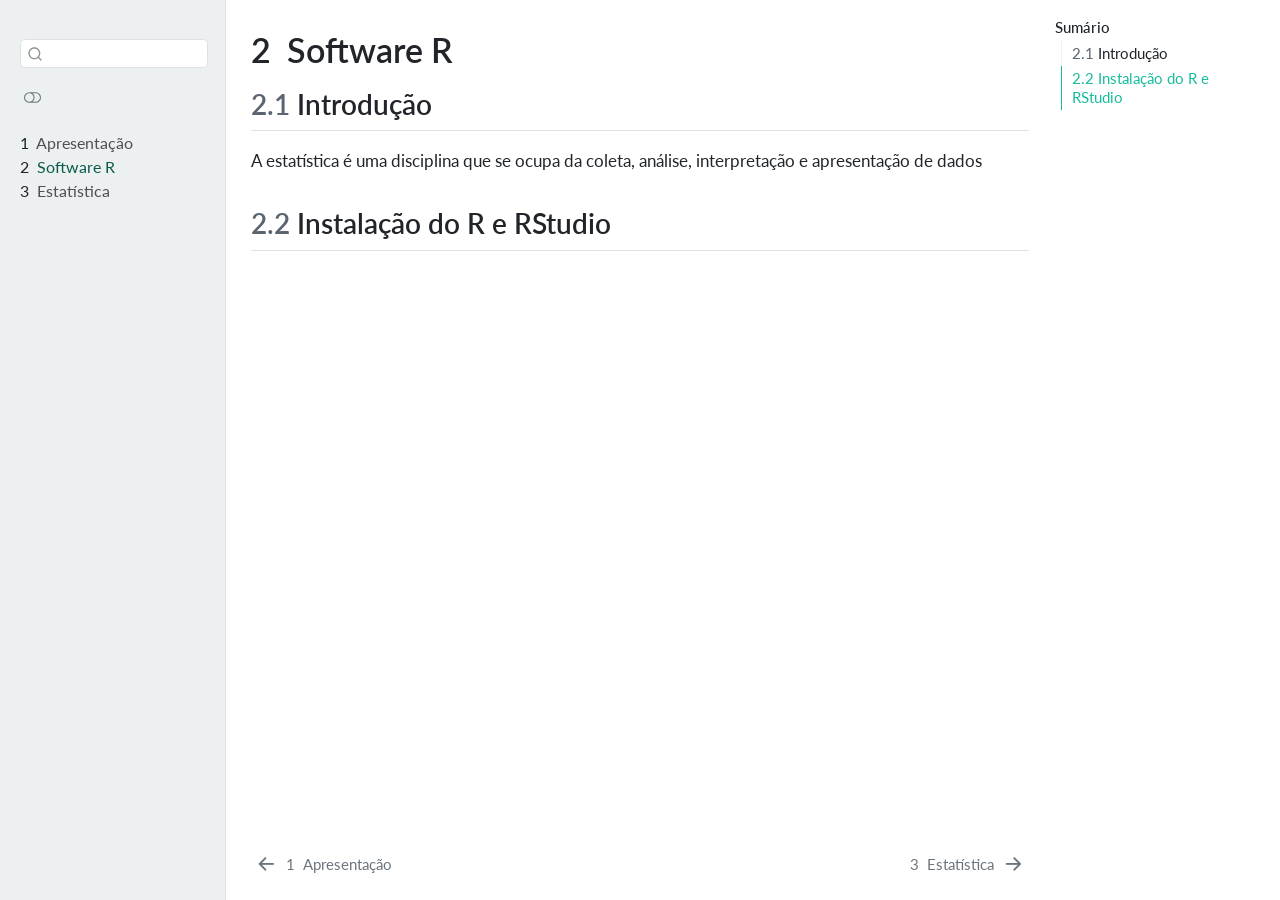
==== docs/capitulo1.html @ be247bbe "Add files via upload" ====
<!DOCTYPE html>
<html xmlns="http://www.w3.org/1999/xhtml" lang="en" xml:lang="en"><head>

<meta charset="utf-8">
<meta name="generator" content="quarto-1.10.18">

<meta name="viewport" content="width=device-width, initial-scale=1.0, user-scalable=yes">


<title>2&nbsp; Software R</title>
<style>
/* Default styles provided by pandoc.
** See https://pandoc.org/MANUAL.html#variables-for-html for config info.
*/
span.smallcaps{font-variant: small-caps;}
div.columns{display: flex; gap: 1.5em;}
div.column{flex: auto;}
@media screen {
div.columns{gap: min(4vw, 1.5em);}
div.column{overflow-x: auto;}
}
div.hanging-indent{margin-left: 1.5em; text-indent: -1.5em;}
ul.task-list{list-style: none;}
ul.task-list li input[type="checkbox"] {
  width: 0.8em;
  margin: 0 0.8em 0.2em -1em; /* quarto-specific, see https://github.com/quarto-dev/quarto-cli/issues/4556 */ 
  vertical-align: middle;
}
</style>


<script src="site_libs/quarto-nav/quarto-nav.js"></script>
<script src="site_libs/quarto-nav/headroom.min.js"></script>
<script src="site_libs/clipboard/clipboard.min.js"></script>
<script src="site_libs/quarto-search/autocomplete.umd.js"></script>
<script src="site_libs/quarto-search/fuse.min.js"></script>
<script src="site_libs/quarto-search/quarto-search.js"></script>
<meta name="quarto:offset" content="./">
<link href="./capitulo2.html" rel="next">
<link href="./index.html" rel="prev">
<script src="site_libs/quarto-html/quarto.js" type="module"></script>
<script src="site_libs/quarto-html/tabsets/tabsets.js" type="module"></script>
<script src="site_libs/quarto-html/popper.min.js"></script>
<script src="site_libs/quarto-html/tippy.umd.min.js"></script>
<script src="site_libs/quarto-html/anchor.min.js"></script>
<link href="site_libs/quarto-html/tippy.css" rel="stylesheet">
<link href="site_libs/quarto-html/quarto-syntax-highlighting-64a204ab8560d761af7679ceaba22944.css" rel="stylesheet" class="quarto-color-scheme" id="quarto-text-highlighting-styles">
<link href="site_libs/quarto-html/quarto-syntax-highlighting-dark-b85bc7c33db8c58e0ec93c3465666fed.css" rel="stylesheet" class="quarto-color-scheme quarto-color-alternate" id="quarto-text-highlighting-styles">
<link href="site_libs/quarto-html/quarto-syntax-highlighting-64a204ab8560d761af7679ceaba22944.css" rel="stylesheet" class="quarto-color-scheme-extra" id="quarto-text-highlighting-styles">
<script src="site_libs/bootstrap/bootstrap.min.js"></script>
<link href="site_libs/bootstrap/bootstrap-icons.css" rel="stylesheet">
<link href="site_libs/bootstrap/bootstrap-071f2cfab2509698780004be9a3705a4.min.css" rel="stylesheet" append-hash="true" class="quarto-color-scheme" id="quarto-bootstrap" data-mode="light">
<link href="site_libs/bootstrap/bootstrap-dark-28465b6b87aa4d4b3ae6852c24e7e3ea.min.css" rel="stylesheet" append-hash="true" class="quarto-color-scheme quarto-color-alternate" id="quarto-bootstrap" data-mode="dark">
<link href="site_libs/bootstrap/bootstrap-071f2cfab2509698780004be9a3705a4.min.css" rel="stylesheet" append-hash="true" class="quarto-color-scheme-extra" id="quarto-bootstrap" data-mode="light">
<script id="quarto-search-options" type="application/json">{
  "location": "sidebar",
  "copy-button": false,
  "collapse-after": 3,
  "panel-placement": "start",
  "type": "textbox",
  "limit": 50,
  "keyboard-shortcut": [
    "f",
    "/",
    "s"
  ],
  "show-item-context": false,
  "language": {
    "search-no-results-text": "No results",
    "search-matching-documents-text": "matching documents",
    "search-copy-link-title": "Copy link to search",
    "search-hide-matches-text": "Hide additional matches",
    "search-more-match-text": "more match in this document",
    "search-more-matches-text": "more matches in this document",
    "search-clear-button-title": "Clear",
    "search-text-placeholder": "",
    "search-detached-cancel-button-title": "Cancel",
    "search-submit-button-title": "Submit",
    "search-label": "Search"
  }
}</script>


</head>

<body class="nav-sidebar docked quarto-light"><script id="quarto-html-before-body" type="application/javascript">
    const toggleBodyColorMode = (bsSheetEl) => {
      const mode = bsSheetEl.getAttribute("data-mode");
      const bodyEl = window.document.querySelector("body");
      if (mode === "dark") {
        bodyEl.classList.add("quarto-dark");
        bodyEl.classList.remove("quarto-light");
      } else {
        bodyEl.classList.add("quarto-light");
        bodyEl.classList.remove("quarto-dark");
      }
    }
    const toggleBodyColorPrimary = () => {
      const bsSheetEl = window.document.querySelector("link#quarto-bootstrap:not([rel=disabled-stylesheet])");
      if (bsSheetEl) {
        toggleBodyColorMode(bsSheetEl);
      }
    }
    const setColorSchemeToggle = (alternate) => {
      const toggles = window.document.querySelectorAll('.quarto-color-scheme-toggle');
      for (let i=0; i < toggles.length; i++) {
        const toggle = toggles[i];
        if (toggle) {
          if (alternate) {
            toggle.classList.add("alternate");
          } else {
            toggle.classList.remove("alternate");
          }
        }
      }
    };
    const toggleColorMode = (alternate) => {
      // Switch the stylesheets
      const primaryStylesheets = window.document.querySelectorAll('link.quarto-color-scheme:not(.quarto-color-alternate)');
      const alternateStylesheets = window.document.querySelectorAll('link.quarto-color-scheme.quarto-color-alternate');
      manageTransitions('#quarto-margin-sidebar .nav-link', false);
      if (alternate) {
        // note: dark is layered on light, we don't disable primary!
        enableStylesheet(alternateStylesheets);
        for (const sheetNode of alternateStylesheets) {
          if (sheetNode.id === "quarto-bootstrap") {
            toggleBodyColorMode(sheetNode);
          }
        }
      } else {
        disableStylesheet(alternateStylesheets);
        enableStylesheet(primaryStylesheets)
        toggleBodyColorPrimary();
      }
      manageTransitions('#quarto-margin-sidebar .nav-link', true);
      // Switch the toggles
      setColorSchemeToggle(alternate)
      // Hack to workaround the fact that safari doesn't
      // properly recolor the scrollbar when toggling (#1455)
      if (navigator.userAgent.indexOf('Safari') > 0 && navigator.userAgent.indexOf('Chrome') == -1) {
        manageTransitions("body", false);
        window.scrollTo(0, 1);
        setTimeout(() => {
          window.scrollTo(0, 0);
          manageTransitions("body", true);
        }, 40);
      }
    }
    const disableStylesheet = (stylesheets) => {
      for (let i=0; i < stylesheets.length; i++) {
        const stylesheet = stylesheets[i];
        stylesheet.rel = 'disabled-stylesheet';
      }
    }
    const enableStylesheet = (stylesheets) => {
      for (let i=0; i < stylesheets.length; i++) {
        const stylesheet = stylesheets[i];
        if(stylesheet.rel !== 'stylesheet') { // for Chrome, which will still FOUC without this check
          stylesheet.rel = 'stylesheet';
        }
      }
    }
    const manageTransitions = (selector, allowTransitions) => {
      const els = window.document.querySelectorAll(selector);
      for (let i=0; i < els.length; i++) {
        const el = els[i];
        if (allowTransitions) {
          el.classList.remove('notransition');
        } else {
          el.classList.add('notransition');
        }
      }
    }
    const isFileUrl = () => {
      return window.location.protocol === 'file:';
    }
    const hasAlternateSentinel = () => {
      let styleSentinel = getColorSchemeSentinel();
      if (styleSentinel !== null) {
        return styleSentinel === "alternate";
      } else {
        return false;
      }
    }
    const setStyleSentinel = (alternate) => {
      const value = alternate ? "alternate" : "default";
      if (!isFileUrl()) {
        window.localStorage.setItem("quarto-color-scheme", value);
      } else {
        localAlternateSentinel = value;
      }
    }
    const getColorSchemeSentinel = () => {
      if (!isFileUrl()) {
        const storageValue = window.localStorage.getItem("quarto-color-scheme");
        return storageValue != null ? storageValue : localAlternateSentinel;
      } else {
        return localAlternateSentinel;
      }
    }
    const toggleGiscusIfUsed = (isAlternate, darkModeDefault) => {
      const baseTheme = document.querySelector('#giscus-base-theme')?.value ?? 'light';
      const alternateTheme = document.querySelector('#giscus-alt-theme')?.value ?? 'dark';
      let newTheme = '';
      if(authorPrefersDark) {
        newTheme = isAlternate ? baseTheme : alternateTheme;
      } else {
        newTheme = isAlternate ? alternateTheme : baseTheme;
      }
      const changeGiscusTheme = () => {
        // From: https://github.com/giscus/giscus/issues/336
        const sendMessage = (message) => {
          const iframe = document.querySelector('iframe.giscus-frame');
          if (!iframe) return;
          iframe.contentWindow.postMessage({ giscus: message }, 'https://giscus.app');
        }
        sendMessage({
          setConfig: {
            theme: newTheme
          }
        });
      }
      const isGiscussLoaded = window.document.querySelector('iframe.giscus-frame') !== null;
      if (isGiscussLoaded) {
        changeGiscusTheme();
      }
    };
    const authorPrefersDark = false;
    const darkModeDefault = authorPrefersDark;
      document.querySelector('link#quarto-text-highlighting-styles.quarto-color-scheme-extra').rel = 'disabled-stylesheet';
      document.querySelector('link#quarto-bootstrap.quarto-color-scheme-extra').rel = 'disabled-stylesheet';
    let localAlternateSentinel = darkModeDefault ? 'alternate' : 'default';
    // Dark / light mode switch
    window.quartoToggleColorScheme = () => {
      // Read the current dark / light value
      let toAlternate = !hasAlternateSentinel();
      toggleColorMode(toAlternate);
      setStyleSentinel(toAlternate);
      toggleGiscusIfUsed(toAlternate, darkModeDefault);
      window.dispatchEvent(new Event('resize'));
    };
    // Switch to dark mode if need be
    if (hasAlternateSentinel()) {
      toggleColorMode(true);
    } else {
      toggleColorMode(false);
    }
  </script>

<div id="quarto-search-results"></div>
  <header id="quarto-header" class="headroom fixed-top">
  <nav class="quarto-secondary-nav">
    <div class="container-fluid d-flex">
      <button type="button" class="quarto-btn-toggle btn" data-bs-toggle="collapse" role="button" data-bs-target=".quarto-sidebar-collapse-item" aria-controls="quarto-sidebar" aria-expanded="false" aria-label="Toggle sidebar navigation" onclick="if (window.quartoToggleHeadroom) { window.quartoToggleHeadroom(); }">
        <i class="bi bi-layout-text-sidebar-reverse"></i>
      </button>
        <nav class="quarto-page-breadcrumbs" aria-label="breadcrumb"><ol class="breadcrumb"><li class="breadcrumb-item"><a href="./capitulo1.html"><span class="chapter-number">2</span>&nbsp; <span class="chapter-title">Software R</span></a></li></ol></nav>
        <a class="flex-grow-1" role="navigation" data-bs-toggle="collapse" data-bs-target=".quarto-sidebar-collapse-item" aria-controls="quarto-sidebar" aria-expanded="false" aria-label="Toggle sidebar navigation" onclick="if (window.quartoToggleHeadroom) { window.quartoToggleHeadroom(); }">      
        </a>
      <button type="button" class="btn quarto-search-button" aria-label="Search" onclick="window.quartoOpenSearch();">
        <i class="bi bi-search"></i>
      </button>
    </div>
  </nav>
</header>
<!-- content -->
<div id="quarto-content" class="quarto-container page-columns page-rows-contents page-layout-article">
<!-- sidebar -->
  <nav id="quarto-sidebar" class="sidebar collapse collapse-horizontal quarto-sidebar-collapse-item sidebar-navigation docked overflow-auto">
        <div class="mt-2 flex-shrink-0 align-items-center">
        <div class="sidebar-search">
        <div id="quarto-search" class="" title="Search"></div>
        </div>
        </div>
        <div class="sidebar-tools-collapse">
  <a href="" class="quarto-color-scheme-toggle quarto-navigation-tool  px-1" onclick="window.quartoToggleColorScheme(); return false;" title="Toggle dark mode"><i class="bi"></i></a>
</div>
    <div class="sidebar-menu-container"> 
    <ul class="list-unstyled mt-1">
        <li class="sidebar-item">
  <div class="sidebar-item-container"> 
  <a href="./index.html" class="sidebar-item-text sidebar-link">
 <span class="menu-text"><span class="chapter-number">1</span>&nbsp; <span class="chapter-title">Apresentação</span></span></a>
  </div>
</li>
        <li class="sidebar-item">
  <div class="sidebar-item-container"> 
  <a href="./capitulo1.html" class="sidebar-item-text sidebar-link active">
 <span class="menu-text"><span class="chapter-number">2</span>&nbsp; <span class="chapter-title">Software R</span></span></a>
  </div>
</li>
        <li class="sidebar-item">
  <div class="sidebar-item-container"> 
  <a href="./capitulo2.html" class="sidebar-item-text sidebar-link">
 <span class="menu-text"><span class="chapter-number">3</span>&nbsp; <span class="chapter-title">Estatística</span></span></a>
  </div>
</li>
    </ul>
    </div>
</nav>
<div id="quarto-sidebar-glass" class="quarto-sidebar-collapse-item" data-bs-toggle="collapse" data-bs-target=".quarto-sidebar-collapse-item"></div>
<!-- margin-sidebar -->
    <div id="quarto-margin-sidebar" class="sidebar margin-sidebar">
        <nav id="TOC" role="doc-toc" class="toc-active">
    <h2 id="toc-title">Sumário</h2>
   
  <ul>
  <li><a href="#introdução" id="toc-introdução" class="nav-link active" data-scroll-target="#introdução"><span class="header-section-number">2.1</span> Introdução</a></li>
  <li><a href="#instalação-do-r-e-rstudio" id="toc-instalação-do-r-e-rstudio" class="nav-link" data-scroll-target="#instalação-do-r-e-rstudio"><span class="header-section-number">2.2</span> Instalação do R e RStudio</a></li>
  </ul>
</nav>
    </div>
<!-- main -->
<main class="content" id="quarto-document-content">


<header id="title-block-header" class="quarto-title-block default">
<div class="quarto-title">
<h1 class="title"><span class="chapter-number">2</span>&nbsp; <span class="chapter-title">Software R</span></h1>
</div>



<div class="quarto-title-meta">

    
  
    
  </div>
  


</header>


<section id="introdução" class="level2" data-number="2.1">
<h2 data-number="2.1" class="anchored" data-anchor-id="introdução"><span class="header-section-number">2.1</span> Introdução</h2>
<p>A estatística é uma disciplina que se ocupa da coleta, análise, interpretação e apresentação de dados</p>
</section>
<section id="instalação-do-r-e-rstudio" class="level2" data-number="2.2">
<h2 data-number="2.2" class="anchored" data-anchor-id="instalação-do-r-e-rstudio"><span class="header-section-number">2.2</span> Instalação do R e RStudio</h2>


</section>

</main> <!-- /main -->
<script id="quarto-html-after-body" type="application/javascript">
  window.document.addEventListener("DOMContentLoaded", function (event) {
    // Ensure there is a toggle, if there isn't float one in the top right
    if (window.document.querySelector('.quarto-color-scheme-toggle') === null) {
      const a = window.document.createElement('a');
      a.classList.add('top-right');
      a.classList.add('quarto-color-scheme-toggle');
      a.href = "";
      a.onclick = function() { try { window.quartoToggleColorScheme(); } catch {} return false; };
      const i = window.document.createElement("i");
      i.classList.add('bi');
      a.appendChild(i);
      window.document.body.appendChild(a);
    }
    setColorSchemeToggle(hasAlternateSentinel())
    const icon = "";
    const anchorJS = new window.AnchorJS();
    anchorJS.options = {
      placement: 'right',
      icon: icon
    };
    anchorJS.add('.anchored');
    const isCodeAnnotation = (el) => {
      for (const clz of el.classList) {
        if (clz.startsWith('code-annotation-')) {                     
          return true;
        }
      }
      return false;
    }
    const onCopySuccess = function(e) {
      // button target
      const button = e.trigger;
      // don't keep focus
      button.blur();
      // flash "checked"
      button.classList.add('code-copy-button-checked');
      var currentTitle = button.getAttribute("title");
      button.setAttribute("title", "Copied!");
      let tooltip;
      if (window.bootstrap) {
        button.setAttribute("data-bs-toggle", "tooltip");
        button.setAttribute("data-bs-placement", "left");
        button.setAttribute("data-bs-title", "Copied!");
        tooltip = new bootstrap.Tooltip(button, 
          { trigger: "manual", 
            customClass: "code-copy-button-tooltip",
            offset: [0, -8]});
        tooltip.show();    
      }
      setTimeout(function() {
        if (tooltip) {
          tooltip.hide();
          button.removeAttribute("data-bs-title");
          button.removeAttribute("data-bs-toggle");
          button.removeAttribute("data-bs-placement");
        }
        button.setAttribute("title", currentTitle);
        button.classList.remove('code-copy-button-checked');
      }, 1000);
      // clear code selection
      e.clearSelection();
    }
    const getTextToCopy = function(trigger) {
      const outerScaffold = trigger.parentElement.cloneNode(true);
      const codeEl = outerScaffold.querySelector('code');
      for (const childEl of codeEl.children) {
        if (isCodeAnnotation(childEl)) {
          childEl.remove();
        }
      }
      return codeEl.innerText;
    }
    const clipboard = new window.ClipboardJS('.code-copy-button:not([data-in-quarto-modal])', {
      text: getTextToCopy
    });
    clipboard.on('success', onCopySuccess);
    if (window.document.getElementById('quarto-embedded-source-code-modal')) {
      const clipboardModal = new window.ClipboardJS('.code-copy-button[data-in-quarto-modal]', {
        text: getTextToCopy,
        container: window.document.getElementById('quarto-embedded-source-code-modal')
      });
      clipboardModal.on('success', onCopySuccess);
    }
      var localhostRegex = new RegExp(/^(?:http|https):\/\/localhost\:?[0-9]*\//);
      var mailtoRegex = new RegExp(/^mailto:/);
        var filterRegex = new RegExp('/' + window.location.host + '/');
      var isInternal = (href) => {
          return filterRegex.test(href) || localhostRegex.test(href) || mailtoRegex.test(href);
      }
      // Inspect non-navigation links and adorn them if external
     var links = window.document.querySelectorAll('a[href]:not(.nav-link):not(.navbar-brand):not(.toc-action):not(.sidebar-link):not(.sidebar-item-toggle):not(.pagination-link):not(.no-external):not([aria-hidden]):not(.dropdown-item):not(.quarto-navigation-tool):not(.about-link)');
      for (var i=0; i<links.length; i++) {
        const link = links[i];
        if (!isInternal(link.href)) {
          // undo the damage that might have been done by quarto-nav.js in the case of
          // links that we want to consider external
          if (link.dataset.originalHref !== undefined) {
            link.href = link.dataset.originalHref;
          }
        }
      }
    function tippyHover(el, contentFn, onTriggerFn, onUntriggerFn) {
      const config = {
        allowHTML: true,
        maxWidth: 500,
        delay: 100,
        arrow: false,
        appendTo: function(el) {
            return el.parentElement;
        },
        interactive: true,
        interactiveBorder: 10,
        theme: 'quarto',
        placement: 'bottom-start',
      };
      if (contentFn) {
        config.content = contentFn;
      }
      if (onTriggerFn) {
        config.onTrigger = onTriggerFn;
      }
      if (onUntriggerFn) {
        config.onUntrigger = onUntriggerFn;
      }
      window.tippy(el, config); 
    }
    const noterefs = window.document.querySelectorAll('a[role="doc-noteref"]');
    for (var i=0; i<noterefs.length; i++) {
      const ref = noterefs[i];
      tippyHover(ref, function() {
        // use id or data attribute instead here
        let href = ref.getAttribute('data-footnote-href') || ref.getAttribute('href');
        try { href = new URL(href).hash; } catch {}
        const id = href.replace(/^#\/?/, "");
        const note = window.document.getElementById(id);
        if (note) {
          return note.innerHTML;
        } else {
          return "";
        }
      });
    }
    const xrefs = window.document.querySelectorAll('a.quarto-xref');
    const processXRef = (id, note) => {
      // Strip column container classes
      const stripColumnClz = (el) => {
        el.classList.remove("page-full", "page-columns");
        if (el.children) {
          for (const child of el.children) {
            stripColumnClz(child);
          }
        }
      }
      stripColumnClz(note)
      if (id === null || id.startsWith('sec-')) {
        // Special case sections, only their first couple elements
        const container = document.createElement("div");
        if (note.children && note.children.length > 2) {
          container.appendChild(note.children[0].cloneNode(true));
          for (let i = 1; i < note.children.length; i++) {
            const child = note.children[i];
            if (child.tagName === "P" && child.innerText === "") {
              continue;
            } else {
              container.appendChild(child.cloneNode(true));
              break;
            }
          }
          if (window.Quarto?.typesetMath) {
            window.Quarto.typesetMath(container);
          }
          return container.innerHTML
        } else {
          if (window.Quarto?.typesetMath) {
            window.Quarto.typesetMath(note);
          }
          return note.innerHTML;
        }
      } else {
        // Remove any anchor links if they are present
        const anchorLink = note.querySelector('a.anchorjs-link');
        if (anchorLink) {
          anchorLink.remove();
        }
        if (window.Quarto?.typesetMath) {
          window.Quarto.typesetMath(note);
        }
        if (note.classList.contains("callout")) {
          return note.outerHTML;
        } else {
          return note.innerHTML;
        }
      }
    }
    for (var i=0; i<xrefs.length; i++) {
      const xref = xrefs[i];
      tippyHover(xref, undefined, function(instance) {
        instance.disable();
        let url = xref.getAttribute('href');
        let hash = undefined; 
        if (url.startsWith('#')) {
          hash = url;
        } else {
          try { hash = new URL(url).hash; } catch {}
        }
        if (hash) {
          const id = hash.replace(/^#\/?/, "");
          const note = window.document.getElementById(id);
          if (note !== null) {
            try {
              const html = processXRef(id, note.cloneNode(true));
              instance.setContent(html);
            } finally {
              instance.enable();
              instance.show();
            }
          } else {
            // See if we can fetch this
            fetch(url.split('#')[0])
            .then(res => res.text())
            .then(html => {
              const parser = new DOMParser();
              const htmlDoc = parser.parseFromString(html, "text/html");
              const note = htmlDoc.getElementById(id);
              if (note !== null) {
                const html = processXRef(id, note);
                instance.setContent(html);
              } 
            }).finally(() => {
              instance.enable();
              instance.show();
            });
          }
        } else {
          // See if we can fetch a full url (with no hash to target)
          // This is a special case and we should probably do some content thinning / targeting
          fetch(url)
          .then(res => res.text())
          .then(html => {
            const parser = new DOMParser();
            const htmlDoc = parser.parseFromString(html, "text/html");
            const note = htmlDoc.querySelector('main.content');
            if (note !== null) {
              // This should only happen for chapter cross references
              // (since there is no id in the URL)
              // remove the first header
              if (note.children.length > 0 && note.children[0].tagName === "HEADER") {
                note.children[0].remove();
              }
              const html = processXRef(null, note);
              instance.setContent(html);
            } 
          }).finally(() => {
            instance.enable();
            instance.show();
          });
        }
      }, function(instance) {
      });
    }
        let selectedAnnoteEl;
        const selectorForAnnotation = ( cell, annotation) => {
          let cellAttr = 'data-code-cell="' + cell + '"';
          let lineAttr = 'data-code-annotation="' +  annotation + '"';
          const selector = 'span[' + cellAttr + '][' + lineAttr + ']';
          return selector;
        }
        const selectCodeLines = (annoteEl) => {
          const doc = window.document;
          const targetCell = annoteEl.getAttribute("data-target-cell");
          const targetAnnotation = annoteEl.getAttribute("data-target-annotation");
          const annoteSpan = window.document.querySelector(selectorForAnnotation(targetCell, targetAnnotation));
          const lines = annoteSpan.getAttribute("data-code-lines").split(",");
          const lineIds = lines.map((line) => {
            return targetCell + "-" + line;
          })
          let top = null;
          let height = null;
          let parent = null;
          if (lineIds.length > 0) {
              //compute the position of the single el (top and bottom and make a div)
              const el = window.document.getElementById(lineIds[0]);
              top = el.offsetTop;
              height = el.offsetHeight;
              parent = el.parentElement.parentElement;
            if (lineIds.length > 1) {
              const lastEl = window.document.getElementById(lineIds[lineIds.length - 1]);
              const bottom = lastEl.offsetTop + lastEl.offsetHeight;
              height = bottom - top;
            }
            if (top !== null && height !== null && parent !== null) {
              // cook up a div (if necessary) and position it 
              let div = window.document.getElementById("code-annotation-line-highlight");
              if (div === null) {
                div = window.document.createElement("div");
                div.setAttribute("id", "code-annotation-line-highlight");
                div.style.position = 'absolute';
                parent.appendChild(div);
              }
              div.style.top = top - 2 + "px";
              div.style.height = height + 4 + "px";
              div.style.left = 0;
              let gutterDiv = window.document.getElementById("code-annotation-line-highlight-gutter");
              if (gutterDiv === null) {
                gutterDiv = window.document.createElement("div");
                gutterDiv.setAttribute("id", "code-annotation-line-highlight-gutter");
                gutterDiv.style.position = 'absolute';
                const codeCell = window.document.getElementById(targetCell);
                const gutter = codeCell.querySelector('.code-annotation-gutter');
                gutter.appendChild(gutterDiv);
              }
              gutterDiv.style.top = top - 2 + "px";
              gutterDiv.style.height = height + 4 + "px";
            }
            selectedAnnoteEl = annoteEl;
          }
        };
        const unselectCodeLines = () => {
          const elementsIds = ["code-annotation-line-highlight", "code-annotation-line-highlight-gutter"];
          elementsIds.forEach((elId) => {
            const div = window.document.getElementById(elId);
            if (div) {
              div.remove();
            }
          });
          selectedAnnoteEl = undefined;
        };
          // Handle positioning of the toggle
      window.addEventListener(
        "resize",
        throttle(() => {
          elRect = undefined;
          if (selectedAnnoteEl) {
            selectCodeLines(selectedAnnoteEl);
          }
        }, 10)
      );
      function throttle(fn, ms) {
      let throttle = false;
      let timer;
        return (...args) => {
          if(!throttle) { // first call gets through
              fn.apply(this, args);
              throttle = true;
          } else { // all the others get throttled
              if(timer) clearTimeout(timer); // cancel #2
              timer = setTimeout(() => {
                fn.apply(this, args);
                timer = throttle = false;
              }, ms);
          }
        };
      }
        // Attach click handler to the DT
        const annoteDls = window.document.querySelectorAll('dt[data-target-cell]');
        for (const annoteDlNode of annoteDls) {
          annoteDlNode.addEventListener('click', (event) => {
            const clickedEl = event.target;
            if (clickedEl !== selectedAnnoteEl) {
              unselectCodeLines();
              const activeEl = window.document.querySelector('dt[data-target-cell].code-annotation-active');
              if (activeEl) {
                activeEl.classList.remove('code-annotation-active');
              }
              selectCodeLines(clickedEl);
              clickedEl.classList.add('code-annotation-active');
            } else {
              // Unselect the line
              unselectCodeLines();
              clickedEl.classList.remove('code-annotation-active');
            }
          });
        }
    const findCites = (el) => {
      const parentEl = el.parentElement;
      if (parentEl) {
        const cites = parentEl.dataset.cites;
        if (cites) {
          return {
            el,
            cites: cites.split(' ')
          };
        } else {
          return findCites(el.parentElement)
        }
      } else {
        return undefined;
      }
    };
    var bibliorefs = window.document.querySelectorAll('a[role="doc-biblioref"]');
    for (var i=0; i<bibliorefs.length; i++) {
      const ref = bibliorefs[i];
      const citeInfo = findCites(ref);
      if (citeInfo) {
        tippyHover(citeInfo.el, function() {
          var popup = window.document.createElement('div');
          citeInfo.cites.forEach(function(cite) {
            var citeDiv = window.document.createElement('div');
            citeDiv.classList.add('hanging-indent');
            citeDiv.classList.add('csl-entry');
            var biblioDiv = window.document.getElementById('ref-' + cite);
            if (biblioDiv) {
              citeDiv.innerHTML = biblioDiv.innerHTML;
            }
            popup.appendChild(citeDiv);
          });
          return popup.innerHTML;
        });
      }
    }
  });
  </script>
<nav class="page-navigation">
  <div class="nav-page nav-page-previous">
      <a href="./index.html" class="pagination-link" aria-label="Apresentação">
        <i class="bi bi-arrow-left-short"></i> <span class="nav-page-text"><span class="chapter-number">1</span>&nbsp; <span class="chapter-title">Apresentação</span></span>
      </a>          
  </div>
  <div class="nav-page nav-page-next">
      <a href="./capitulo2.html" class="pagination-link" aria-label="Estatística">
        <span class="nav-page-text"><span class="chapter-number">3</span>&nbsp; <span class="chapter-title">Estatística</span></span> <i class="bi bi-arrow-right-short"></i>
      </a>
  </div>
</nav>
</div> <!-- /content -->




</body></html>
---- docs/site_libs/quarto-html/tippy.css ----
.tippy-box[data-animation=fade][data-state=hidden]{opacity:0}[data-tippy-root]{max-width:calc(100vw - 10px)}.tippy-box{position:relative;background-color:#333;color:#fff;border-radius:4px;font-size:14px;line-height:1.4;white-space:normal;outline:0;transition-property:transform,visibility,opacity}.tippy-box[data-placement^=top]>.tippy-arrow{bottom:0}.tippy-box[data-placement^=top]>.tippy-arrow:before{bottom:-7px;left:0;border-width:8px 8px 0;border-top-color:initial;transform-origin:center top}.tippy-box[data-placement^=bottom]>.tippy-arrow{top:0}.tippy-box[data-placement^=bottom]>.tippy-arrow:before{top:-7px;left:0;border-width:0 8px 8px;border-bottom-color:initial;transform-origin:center bottom}.tippy-box[data-placement^=left]>.tippy-arrow{right:0}.tippy-box[data-placement^=left]>.tippy-arrow:before{border-width:8px 0 8px 8px;border-left-color:initial;right:-7px;transform-origin:center left}.tippy-box[data-placement^=right]>.tippy-arrow{left:0}.tippy-box[data-placement^=right]>.tippy-arrow:before{left:-7px;border-width:8px 8px 8px 0;border-right-color:initial;transform-origin:center right}.tippy-box[data-inertia][data-state=visible]{transition-timing-function:cubic-bezier(.54,1.5,.38,1.11)}.tippy-arrow{width:16px;height:16px;color:#333}.tippy-arrow:before{content:"";position:absolute;border-color:transparent;border-style:solid}.tippy-content{position:relative;padding:5px 9px;z-index:1}
---- docs/site_libs/quarto-html/quarto-syntax-highlighting-64a204ab8560d761af7679ceaba22944.css ----
/* quarto syntax highlight colors */
:root {
  --quarto-hl-ot-color: #003B4F;
  --quarto-hl-at-color: #657422;
  --quarto-hl-ss-color: #20794D;
  --quarto-hl-an-color: #5E5E5E;
  --quarto-hl-fu-color: #4758AB;
  --quarto-hl-st-color: #20794D;
  --quarto-hl-cf-color: #003B4F;
  --quarto-hl-op-color: #5E5E5E;
  --quarto-hl-er-color: #AD0000;
  --quarto-hl-bn-color: #AD0000;
  --quarto-hl-al-color: #AD0000;
  --quarto-hl-va-color: #111111;
  --quarto-hl-bu-color: inherit;
  --quarto-hl-ex-color: inherit;
  --quarto-hl-pp-color: #AD0000;
  --quarto-hl-in-color: #5E5E5E;
  --quarto-hl-vs-color: #20794D;
  --quarto-hl-wa-color: #5E5E5E;
  --quarto-hl-do-color: #5E5E5E;
  --quarto-hl-im-color: #00769E;
  --quarto-hl-ch-color: #20794D;
  --quarto-hl-dt-color: #AD0000;
  --quarto-hl-fl-color: #AD0000;
  --quarto-hl-co-color: #5E5E5E;
  --quarto-hl-cv-color: #5E5E5E;
  --quarto-hl-cn-color: #8f5902;
  --quarto-hl-sc-color: #5E5E5E;
  --quarto-hl-dv-color: #AD0000;
  --quarto-hl-kw-color: #003B4F;
}

/* other quarto variables */
:root {
  --quarto-font-monospace: SFMono-Regular, Menlo, Monaco, Consolas, "Liberation Mono", "Courier New", monospace;
}

/* syntax highlight based on Pandoc's rules */
pre > code.sourceCode > span {
  color: #003B4F;
}

code.sourceCode > span {
  color: #003B4F;
}

div.sourceCode,
div.sourceCode pre.sourceCode {
  color: #003B4F;
}

/* Normal */
code span {
  color: #003B4F;
}

/* Alert */
code span.al {
  color: #AD0000;
  font-style: inherit;
}

/* Annotation */
code span.an {
  color: #5E5E5E;
  font-style: inherit;
}

/* Attribute */
code span.at {
  color: #657422;
  font-style: inherit;
}

/* BaseN */
code span.bn {
  color: #AD0000;
  font-style: inherit;
}

/* BuiltIn */
code span.bu {
  font-style: inherit;
}

/* ControlFlow */
code span.cf {
  color: #003B4F;
  font-weight: bold;
  font-style: inherit;
}

/* Char */
code span.ch {
  color: #20794D;
  font-style: inherit;
}

/* Constant */
code span.cn {
  color: #8f5902;
  font-style: inherit;
}

/* Comment */
code span.co {
  color: #5E5E5E;
  font-style: inherit;
}

/* CommentVar */
code span.cv {
  color: #5E5E5E;
  font-style: italic;
}

/* Documentation */
code span.do {
  color: #5E5E5E;
  font-style: italic;
}

/* DataType */
code span.dt {
  color: #AD0000;
  font-style: inherit;
}

/* DecVal */
code span.dv {
  color: #AD0000;
  font-style: inherit;
}

/* Error */
code span.er {
  color: #AD0000;
  font-style: inherit;
}

/* Extension */
code span.ex {
  font-style: inherit;
}

/* Float */
code span.fl {
  color: #AD0000;
  font-style: inherit;
}

/* Function */
code span.fu {
  color: #4758AB;
  font-style: inherit;
}

/* Import */
code span.im {
  color: #00769E;
  font-style: inherit;
}

/* Information */
code span.in {
  color: #5E5E5E;
  font-style: inherit;
}

/* Keyword */
code span.kw {
  color: #003B4F;
  font-weight: bold;
  font-style: inherit;
}

/* Operator */
code span.op {
  color: #5E5E5E;
  font-style: inherit;
}

/* Other */
code span.ot {
  color: #003B4F;
  font-style: inherit;
}

/* Preprocessor */
code span.pp {
  color: #AD0000;
  font-style: inherit;
}

/* SpecialChar */
code span.sc {
  color: #5E5E5E;
  font-style: inherit;
}

/* SpecialString */
code span.ss {
  color: #20794D;
  font-style: inherit;
}

/* String */
code span.st {
  color: #20794D;
  font-style: inherit;
}

/* Variable */
code span.va {
  color: #111111;
  font-style: inherit;
}

/* VerbatimString */
code span.vs {
  color: #20794D;
  font-style: inherit;
}

/* Warning */
code span.wa {
  color: #5E5E5E;
  font-style: italic;
}

.prevent-inlining {
  content: "</";
}

/*# sourceMappingURL=9d8d5bb603a83b8298b89080a598c93b.css.map */
---- docs/site_libs/quarto-html/quarto-syntax-highlighting-dark-b85bc7c33db8c58e0ec93c3465666fed.css ----
/* quarto syntax highlight colors */
:root {
  --quarto-hl-al-color: #f07178;
  --quarto-hl-an-color: #d4d0ab;
  --quarto-hl-at-color: #00e0e0;
  --quarto-hl-bn-color: #d4d0ab;
  --quarto-hl-bu-color: #abe338;
  --quarto-hl-ch-color: #abe338;
  --quarto-hl-co-color: #f8f8f2;
  --quarto-hl-cv-color: #ffd700;
  --quarto-hl-cn-color: #ffd700;
  --quarto-hl-cf-color: #ffa07a;
  --quarto-hl-dt-color: #ffa07a;
  --quarto-hl-dv-color: #d4d0ab;
  --quarto-hl-do-color: #f8f8f2;
  --quarto-hl-er-color: #f07178;
  --quarto-hl-ex-color: #00e0e0;
  --quarto-hl-fl-color: #d4d0ab;
  --quarto-hl-fu-color: #ffa07a;
  --quarto-hl-im-color: #abe338;
  --quarto-hl-in-color: #d4d0ab;
  --quarto-hl-kw-color: #ffa07a;
  --quarto-hl-op-color: #ffa07a;
  --quarto-hl-ot-color: #00e0e0;
  --quarto-hl-pp-color: #dcc6e0;
  --quarto-hl-re-color: #00e0e0;
  --quarto-hl-sc-color: #abe338;
  --quarto-hl-ss-color: #abe338;
  --quarto-hl-st-color: #abe338;
  --quarto-hl-va-color: #00e0e0;
  --quarto-hl-vs-color: #abe338;
  --quarto-hl-wa-color: #dcc6e0;
}

/* other quarto variables */
:root {
  --quarto-font-monospace: SFMono-Regular, Menlo, Monaco, Consolas, "Liberation Mono", "Courier New", monospace;
}

/* syntax highlight based on Pandoc's rules */
pre > code.sourceCode > span {
  color: #f8f8f2;
}

code.sourceCode > span {
  color: #f8f8f2;
}

div.sourceCode,
div.sourceCode pre.sourceCode {
  color: #f8f8f2;
}

/* Normal */
code span {
  color: #f8f8f2;
}

/* Alert */
code span.al {
  color: #f07178;
}

/* Annotation */
code span.an {
  color: #d4d0ab;
}

/* Attribute */
code span.at {
  color: #00e0e0;
}

/* BaseN */
code span.bn {
  color: #d4d0ab;
}

/* BuiltIn */
code span.bu {
  color: #abe338;
}

/* ControlFlow */
code span.cf {
  font-weight: bold;
  color: #ffa07a;
}

/* Char */
code span.ch {
  color: #abe338;
}

/* Constant */
code span.cn {
  color: #ffd700;
}

/* Comment */
code span.co {
  font-style: italic;
  color: #f8f8f2;
}

/* CommentVar */
code span.cv {
  color: #ffd700;
}

/* Documentation */
code span.do {
  color: #f8f8f2;
}

/* DataType */
code span.dt {
  color: #ffa07a;
}

/* DecVal */
code span.dv {
  color: #d4d0ab;
}

/* Error */
code span.er {
  color: #f07178;
  text-decoration: underline;
}

/* Extension */
code span.ex {
  font-weight: bold;
  color: #00e0e0;
}

/* Float */
code span.fl {
  color: #d4d0ab;
}

/* Function */
code span.fu {
  color: #ffa07a;
}

/* Import */
code span.im {
  color: #abe338;
}

/* Information */
code span.in {
  color: #d4d0ab;
}

/* Keyword */
code span.kw {
  font-weight: bold;
  color: #ffa07a;
}

/* Operator */
code span.op {
  color: #ffa07a;
}

/* Other */
code span.ot {
  color: #00e0e0;
}

/* Preprocessor */
code span.pp {
  color: #dcc6e0;
}

/* RegionMarker */
code span.re {
  background-color: #f8f8f2;
  color: #00e0e0;
}

/* SpecialChar */
code span.sc {
  color: #abe338;
}

/* SpecialString */
code span.ss {
  color: #abe338;
}

/* String */
code span.st {
  color: #abe338;
}

/* Variable */
code span.va {
  color: #00e0e0;
}

/* VerbatimString */
code span.vs {
  color: #abe338;
}

/* Warning */
code span.wa {
  color: #dcc6e0;
}

.prevent-inlining {
  content: "</";
}

/*# sourceMappingURL=4ed8f1090dec6531da29ab00902aa718.css.map */
---- docs/site_libs/quarto-html/quarto-syntax-highlighting-64a204ab8560d761af7679ceaba22944.css ----
/* quarto syntax highlight colors */
:root {
  --quarto-hl-ot-color: #003B4F;
  --quarto-hl-at-color: #657422;
  --quarto-hl-ss-color: #20794D;
  --quarto-hl-an-color: #5E5E5E;
  --quarto-hl-fu-color: #4758AB;
  --quarto-hl-st-color: #20794D;
  --quarto-hl-cf-color: #003B4F;
  --quarto-hl-op-color: #5E5E5E;
  --quarto-hl-er-color: #AD0000;
  --quarto-hl-bn-color: #AD0000;
  --quarto-hl-al-color: #AD0000;
  --quarto-hl-va-color: #111111;
  --quarto-hl-bu-color: inherit;
  --quarto-hl-ex-color: inherit;
  --quarto-hl-pp-color: #AD0000;
  --quarto-hl-in-color: #5E5E5E;
  --quarto-hl-vs-color: #20794D;
  --quarto-hl-wa-color: #5E5E5E;
  --quarto-hl-do-color: #5E5E5E;
  --quarto-hl-im-color: #00769E;
  --quarto-hl-ch-color: #20794D;
  --quarto-hl-dt-color: #AD0000;
  --quarto-hl-fl-color: #AD0000;
  --quarto-hl-co-color: #5E5E5E;
  --quarto-hl-cv-color: #5E5E5E;
  --quarto-hl-cn-color: #8f5902;
  --quarto-hl-sc-color: #5E5E5E;
  --quarto-hl-dv-color: #AD0000;
  --quarto-hl-kw-color: #003B4F;
}

/* other quarto variables */
:root {
  --quarto-font-monospace: SFMono-Regular, Menlo, Monaco, Consolas, "Liberation Mono", "Courier New", monospace;
}

/* syntax highlight based on Pandoc's rules */
pre > code.sourceCode > span {
  color: #003B4F;
}

code.sourceCode > span {
  color: #003B4F;
}

div.sourceCode,
div.sourceCode pre.sourceCode {
  color: #003B4F;
}

/* Normal */
code span {
  color: #003B4F;
}

/* Alert */
code span.al {
  color: #AD0000;
  font-style: inherit;
}

/* Annotation */
code span.an {
  color: #5E5E5E;
  font-style: inherit;
}

/* Attribute */
code span.at {
  color: #657422;
  font-style: inherit;
}

/* BaseN */
code span.bn {
  color: #AD0000;
  font-style: inherit;
}

/* BuiltIn */
code span.bu {
  font-style: inherit;
}

/* ControlFlow */
code span.cf {
  color: #003B4F;
  font-weight: bold;
  font-style: inherit;
}

/* Char */
code span.ch {
  color: #20794D;
  font-style: inherit;
}

/* Constant */
code span.cn {
  color: #8f5902;
  font-style: inherit;
}

/* Comment */
code span.co {
  color: #5E5E5E;
  font-style: inherit;
}

/* CommentVar */
code span.cv {
  color: #5E5E5E;
  font-style: italic;
}

/* Documentation */
code span.do {
  color: #5E5E5E;
  font-style: italic;
}

/* DataType */
code span.dt {
  color: #AD0000;
  font-style: inherit;
}

/* DecVal */
code span.dv {
  color: #AD0000;
  font-style: inherit;
}

/* Error */
code span.er {
  color: #AD0000;
  font-style: inherit;
}

/* Extension */
code span.ex {
  font-style: inherit;
}

/* Float */
code span.fl {
  color: #AD0000;
  font-style: inherit;
}

/* Function */
code span.fu {
  color: #4758AB;
  font-style: inherit;
}

/* Import */
code span.im {
  color: #00769E;
  font-style: inherit;
}

/* Information */
code span.in {
  color: #5E5E5E;
  font-style: inherit;
}

/* Keyword */
code span.kw {
  color: #003B4F;
  font-weight: bold;
  font-style: inherit;
}

/* Operator */
code span.op {
  color: #5E5E5E;
  font-style: inherit;
}

/* Other */
code span.ot {
  color: #003B4F;
  font-style: inherit;
}

/* Preprocessor */
code span.pp {
  color: #AD0000;
  font-style: inherit;
}

/* SpecialChar */
code span.sc {
  color: #5E5E5E;
  font-style: inherit;
}

/* SpecialString */
code span.ss {
  color: #20794D;
  font-style: inherit;
}

/* String */
code span.st {
  color: #20794D;
  font-style: inherit;
}

/* Variable */
code span.va {
  color: #111111;
  font-style: inherit;
}

/* VerbatimString */
code span.vs {
  color: #20794D;
  font-style: inherit;
}

/* Warning */
code span.wa {
  color: #5E5E5E;
  font-style: italic;
}

.prevent-inlining {
  content: "</";
}

/*# sourceMappingURL=9d8d5bb603a83b8298b89080a598c93b.css.map */
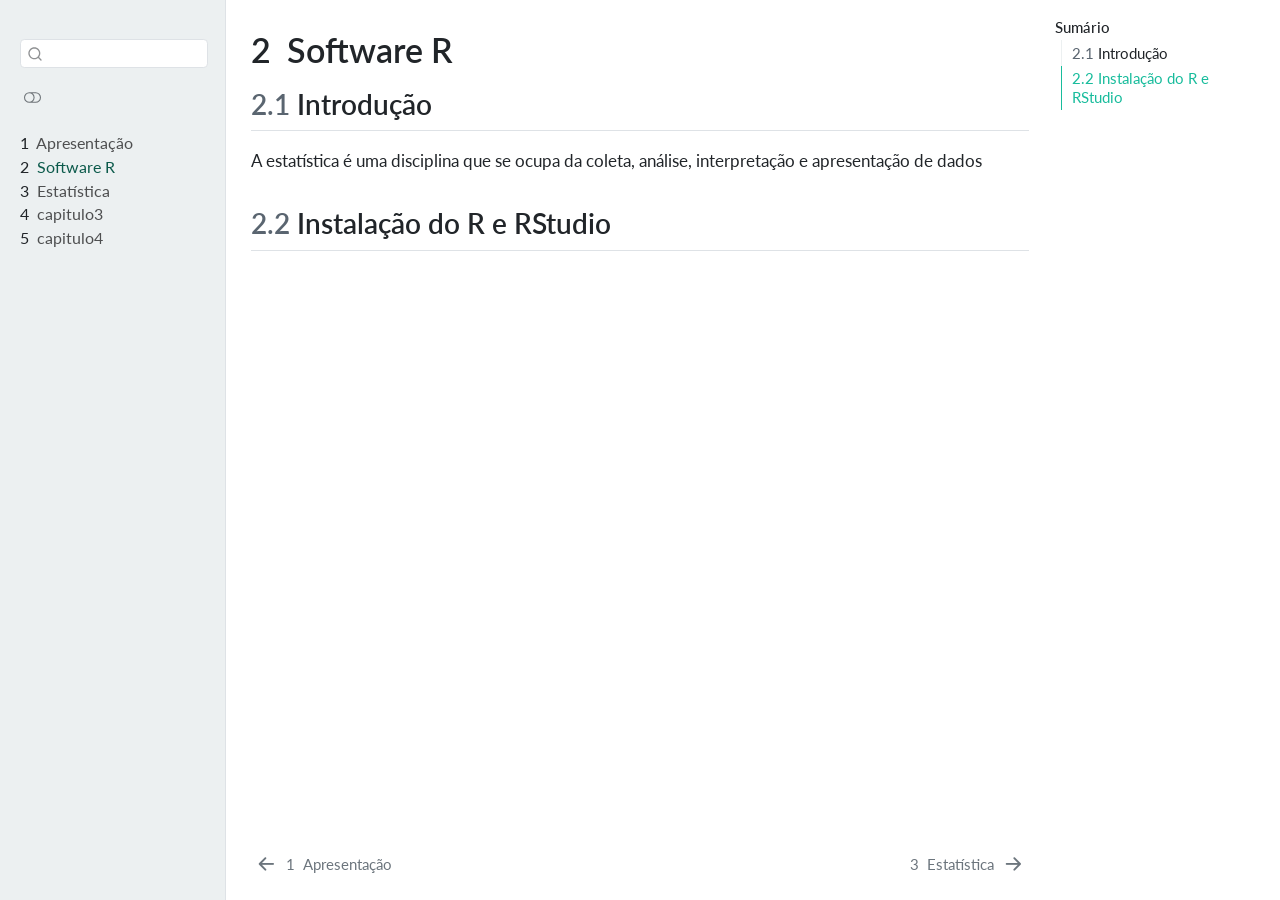
==== commit da983704: "Add files via upload" ====
--- a/docs/capitulo1.html
+++ b/docs/capitulo1.html
@@ -295,6 +295,18 @@
  <span class="menu-text"><span class="chapter-number">3</span>&nbsp; <span class="chapter-title">Estatística</span></span></a>
   </div>
 </li>
+        <li class="sidebar-item">
+  <div class="sidebar-item-container"> 
+  <a href="./capitulo3.html" class="sidebar-item-text sidebar-link">
+ <span class="menu-text"><span class="chapter-number">4</span>&nbsp; <span class="chapter-title">capitulo3</span></span></a>
+  </div>
+</li>
+        <li class="sidebar-item">
+  <div class="sidebar-item-container"> 
+  <a href="./capitulo4.html" class="sidebar-item-text sidebar-link">
+ <span class="menu-text"><span class="chapter-number">5</span>&nbsp; <span class="chapter-title">capitulo4</span></span></a>
+  </div>
+</li>
     </ul>
     </div>
 </nav>
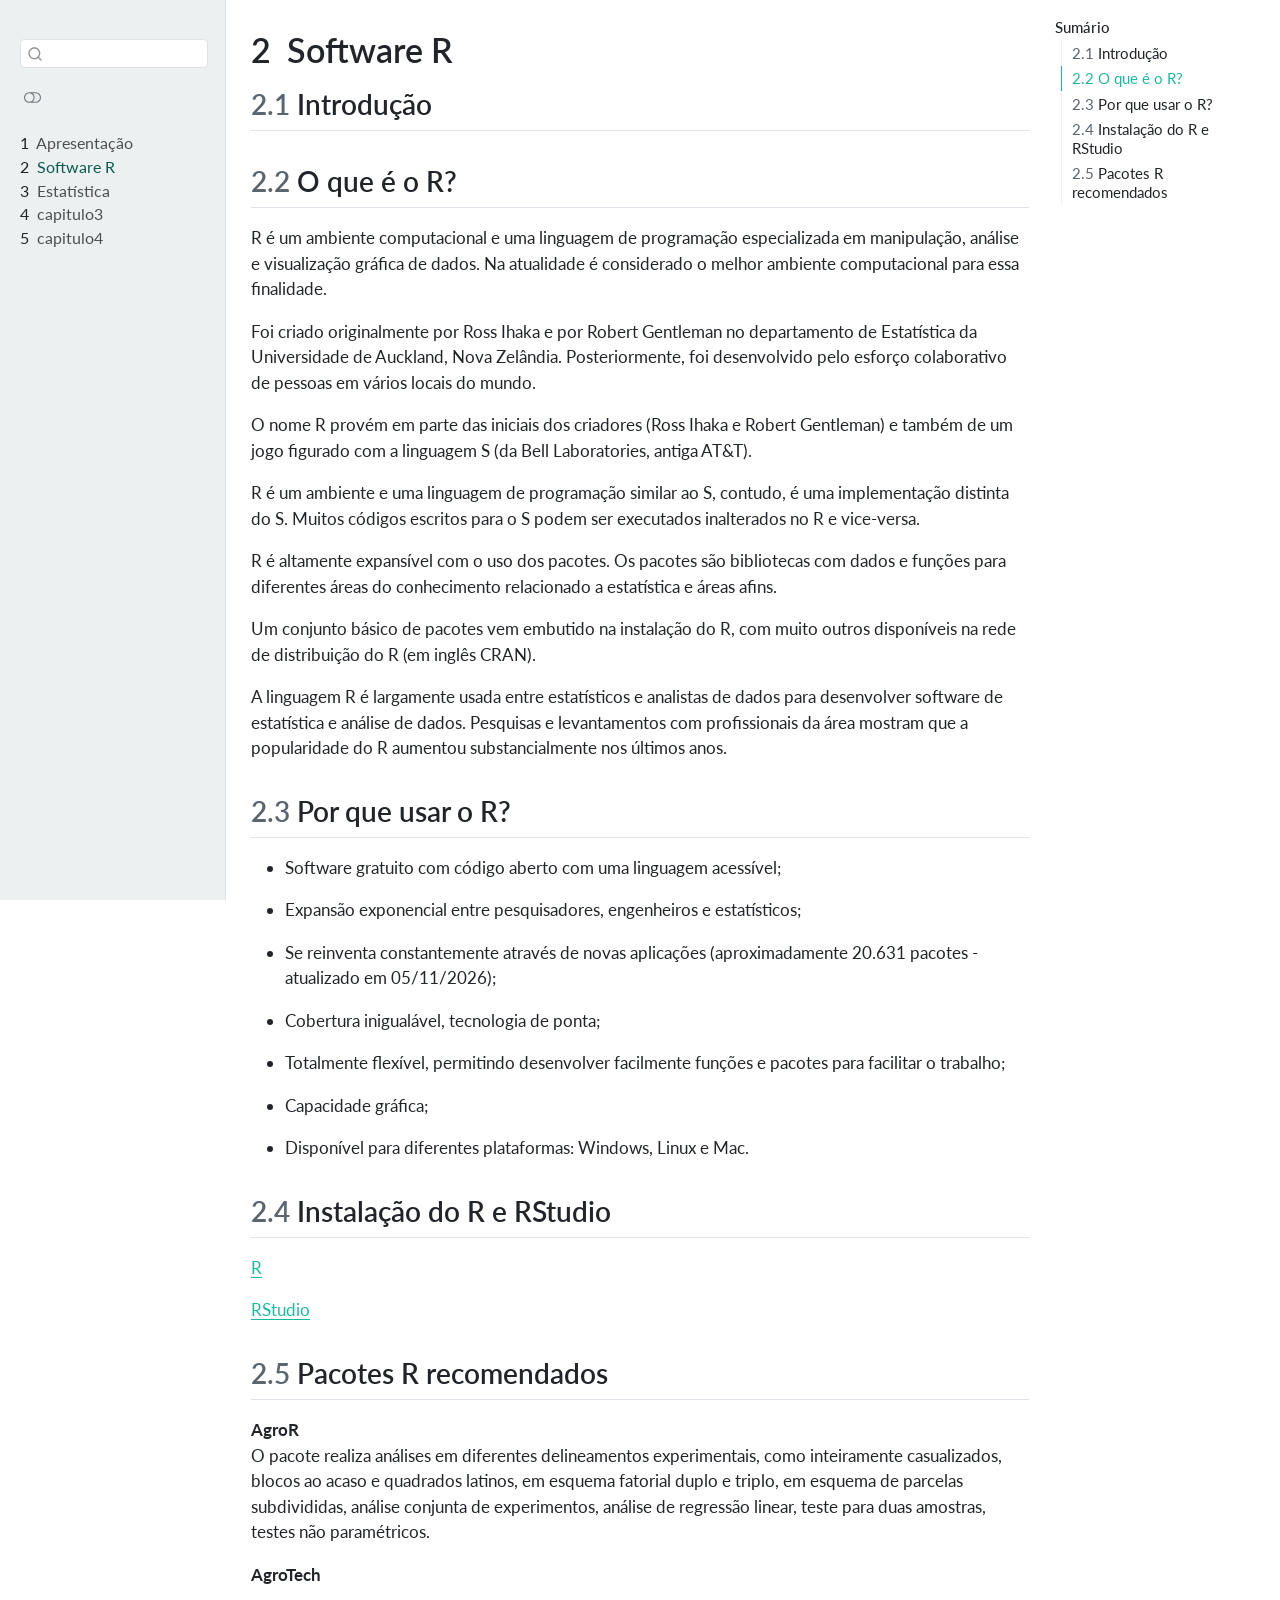
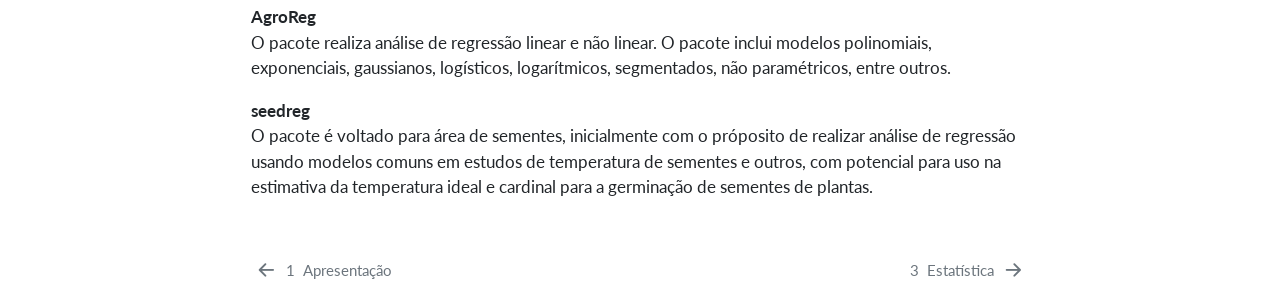
==== commit 3e88313c: "Add files via upload" ====
--- a/docs/capitulo1.html
+++ b/docs/capitulo1.html
@@ -318,7 +318,10 @@
    
   <ul>
   <li><a href="#introdução" id="toc-introdução" class="nav-link active" data-scroll-target="#introdução"><span class="header-section-number">2.1</span> Introdução</a></li>
-  <li><a href="#instalação-do-r-e-rstudio" id="toc-instalação-do-r-e-rstudio" class="nav-link" data-scroll-target="#instalação-do-r-e-rstudio"><span class="header-section-number">2.2</span> Instalação do R e RStudio</a></li>
+  <li><a href="#o-que-é-o-r" id="toc-o-que-é-o-r" class="nav-link" data-scroll-target="#o-que-é-o-r"><span class="header-section-number">2.2</span> O que é o R?</a></li>
+  <li><a href="#por-que-usar-o-r" id="toc-por-que-usar-o-r" class="nav-link" data-scroll-target="#por-que-usar-o-r"><span class="header-section-number">2.3</span> Por que usar o R?</a></li>
+  <li><a href="#instalação-do-r-e-rstudio" id="toc-instalação-do-r-e-rstudio" class="nav-link" data-scroll-target="#instalação-do-r-e-rstudio"><span class="header-section-number">2.4</span> Instalação do R e RStudio</a></li>
+  <li><a href="#pacotes-r-recomendados" id="toc-pacotes-r-recomendados" class="nav-link" data-scroll-target="#pacotes-r-recomendados"><span class="header-section-number">2.5</span> Pacotes R recomendados</a></li>
   </ul>
 </nav>
     </div>
@@ -347,10 +350,46 @@
 
 <section id="introdução" class="level2" data-number="2.1">
 <h2 data-number="2.1" class="anchored" data-anchor-id="introdução"><span class="header-section-number">2.1</span> Introdução</h2>
-<p>A estatística é uma disciplina que se ocupa da coleta, análise, interpretação e apresentação de dados</p>
 </section>
-<section id="instalação-do-r-e-rstudio" class="level2" data-number="2.2">
-<h2 data-number="2.2" class="anchored" data-anchor-id="instalação-do-r-e-rstudio"><span class="header-section-number">2.2</span> Instalação do R e RStudio</h2>
+<section id="o-que-é-o-r" class="level2" data-number="2.2">
+<h2 data-number="2.2" class="anchored" data-anchor-id="o-que-é-o-r"><span class="header-section-number">2.2</span> O que é o R?</h2>
+<p>R é um ambiente computacional e uma linguagem de programação especializada em manipulação, análise e visualização gráfica de dados. Na atualidade é considerado o melhor ambiente computacional para essa finalidade.</p>
+<p>Foi criado originalmente por Ross Ihaka e por Robert Gentleman no departamento de Estatística da Universidade de Auckland, Nova Zelândia. Posteriormente, foi desenvolvido pelo esforço colaborativo de pessoas em vários locais do mundo.</p>
+<p>O nome R provém em parte das iniciais dos criadores (Ross Ihaka e Robert Gentleman) e também de um jogo figurado com a linguagem S (da Bell Laboratories, antiga AT&amp;T).</p>
+<p>R é um ambiente e uma linguagem de programação similar ao S, contudo, é uma implementação distinta do S. Muitos códigos escritos para o S podem ser executados inalterados no R e vice-versa.</p>
+<p>R é altamente expansível com o uso dos pacotes. Os pacotes são bibliotecas com dados e funções para diferentes áreas do conhecimento relacionado a estatística e áreas afins.</p>
+<p>Um conjunto básico de pacotes vem embutido na instalação do R, com muito outros disponíveis na rede de distribuição do R (em inglês CRAN).</p>
+<p>A linguagem R é largamente usada entre estatísticos e analistas de dados para desenvolver software de estatística e análise de dados. Pesquisas e levantamentos com profissionais da área mostram que a popularidade do R aumentou substancialmente nos últimos anos.</p>
+</section>
+<section id="por-que-usar-o-r" class="level2" data-number="2.3">
+<h2 data-number="2.3" class="anchored" data-anchor-id="por-que-usar-o-r"><span class="header-section-number">2.3</span> Por que usar o R?</h2>
+<ul>
+<li><p>Software gratuito com código aberto com uma linguagem acessível;</p></li>
+<li><p>Expansão exponencial entre pesquisadores, engenheiros e estatísticos;</p></li>
+<li><p>Se reinventa constantemente através de novas aplicações (aproximadamente 20.631 pacotes - atualizado em 05/11/2026);</p></li>
+<li><p>Cobertura inigualável, tecnologia de ponta;</p></li>
+<li><p>Totalmente flexível, permitindo desenvolver facilmente funções e pacotes para facilitar o trabalho;</p></li>
+<li><p>Capacidade gráfica;</p></li>
+<li><p>Disponível para diferentes plataformas: Windows, Linux e Mac.</p></li>
+</ul>
+</section>
+<section id="instalação-do-r-e-rstudio" class="level2" data-number="2.4">
+<h2 data-number="2.4" class="anchored" data-anchor-id="instalação-do-r-e-rstudio"><span class="header-section-number">2.4</span> Instalação do R e RStudio</h2>
+<p><a href="https://cran.r-project.org/" target="_blank">R</a></p>
+<p><a href="https://docs.posit.co/ide/user/download.html?_gl=1*15n48s7*_gcl_au*NDg4MzY5NzMuMTc5MzkyODQ2Ng..*_ga*MTEwODMzNzY0My4xNzg3ODQ0Njc2*_ga_G020NYQMP9*czE3OTM5Mjg0NjYkbzgkZzAkdDE3OTM5Mjg0NjYkajYwJGwwJGgw" target="_blank">RStudio</a></p>
+</section>
+<section id="pacotes-r-recomendados" class="level2" data-number="2.5">
+<h2 data-number="2.5" class="anchored" data-anchor-id="pacotes-r-recomendados"><span class="header-section-number">2.5</span> Pacotes R recomendados</h2>
+<p><strong>AgroR</strong><br>
+O pacote realiza análises em diferentes delineamentos experimentais, como inteiramente casualizados, blocos ao acaso e quadrados latinos, em esquema fatorial duplo e triplo, em esquema de parcelas subdivididas, análise conjunta de experimentos, análise de regressão linear, teste para duas amostras, testes não paramétricos.<br>
+</p>
+<p><strong>AgroTech</strong><br>
+</p>
+<p><strong>AgroReg</strong><br>
+O pacote realiza análise de regressão linear e não linear. O pacote inclui modelos polinomiais, exponenciais, gaussianos, logísticos, logarítmicos, segmentados, não paramétricos, entre outros.<br>
+</p>
+<p><strong>seedreg</strong><br>
+O pacote é voltado para área de sementes, inicialmente com o próposito de realizar análise de regressão usando modelos comuns em estudos de temperatura de sementes e outros, com potencial para uso na estimativa da temperatura ideal e cardinal para a germinação de sementes de plantas.</p>
 
 
 </section>
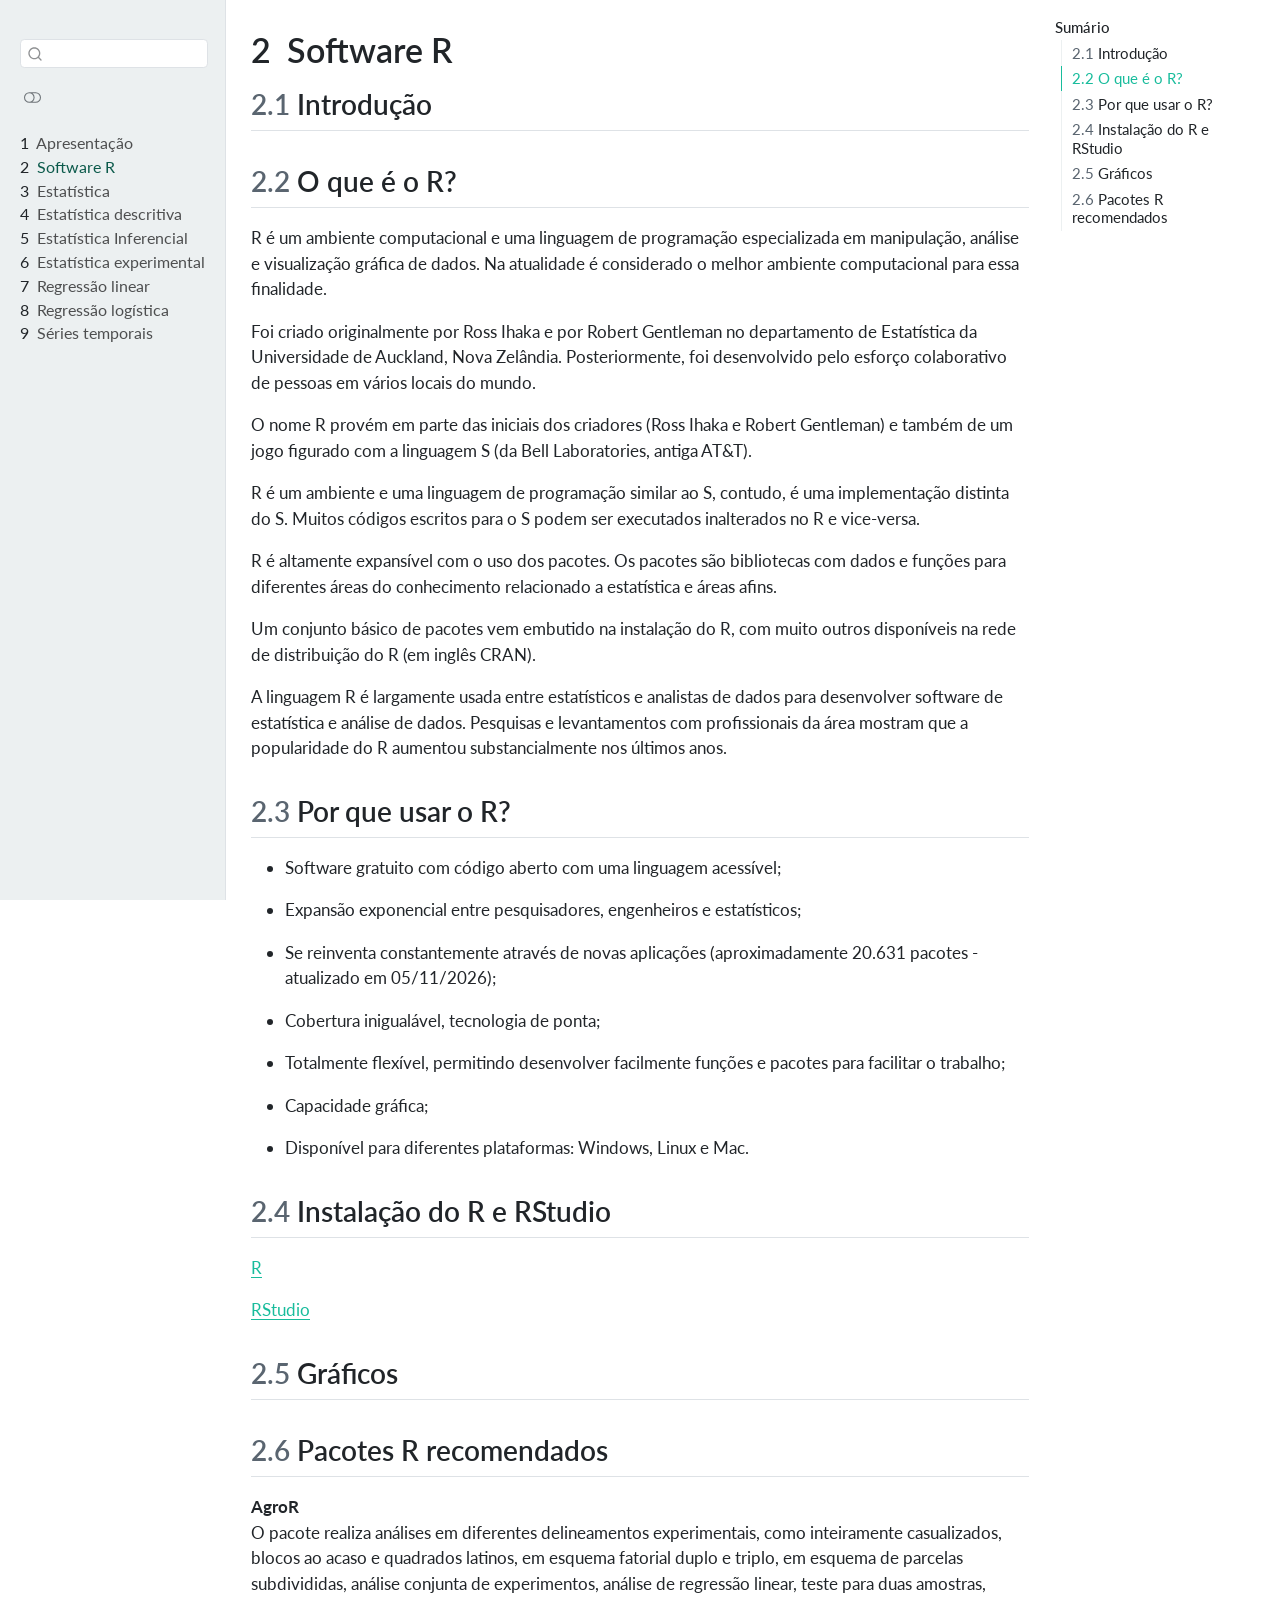
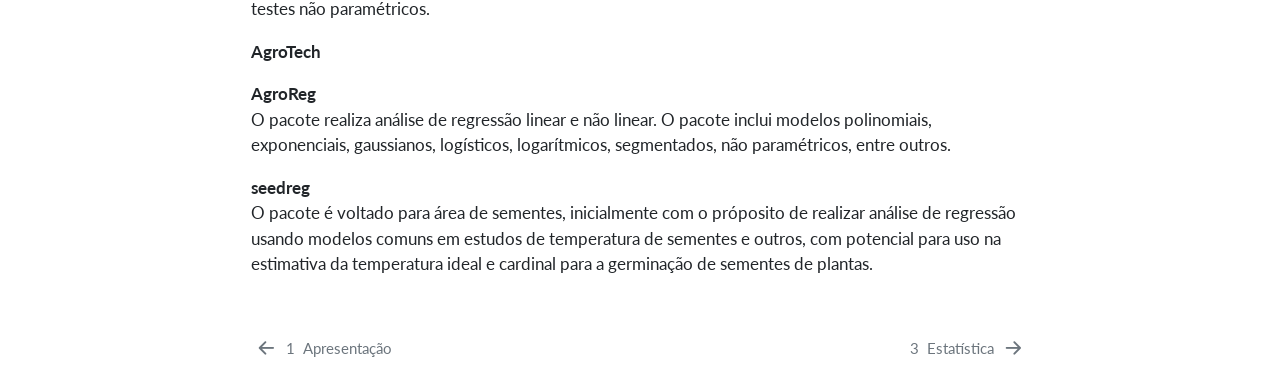
==== commit f6ced726: "Add files via upload" ====
--- a/docs/capitulo1.html
+++ b/docs/capitulo1.html
@@ -298,13 +298,37 @@
         <li class="sidebar-item">
   <div class="sidebar-item-container"> 
   <a href="./capitulo3.html" class="sidebar-item-text sidebar-link">
- <span class="menu-text"><span class="chapter-number">4</span>&nbsp; <span class="chapter-title">capitulo3</span></span></a>
+ <span class="menu-text"><span class="chapter-number">4</span>&nbsp; <span class="chapter-title">Estatística descritiva</span></span></a>
   </div>
 </li>
         <li class="sidebar-item">
   <div class="sidebar-item-container"> 
   <a href="./capitulo4.html" class="sidebar-item-text sidebar-link">
- <span class="menu-text"><span class="chapter-number">5</span>&nbsp; <span class="chapter-title">capitulo4</span></span></a>
+ <span class="menu-text"><span class="chapter-number">5</span>&nbsp; <span class="chapter-title">Estatística Inferencial</span></span></a>
+  </div>
+</li>
+        <li class="sidebar-item">
+  <div class="sidebar-item-container"> 
+  <a href="./capitulo5.html" class="sidebar-item-text sidebar-link">
+ <span class="menu-text"><span class="chapter-number">6</span>&nbsp; <span class="chapter-title">Estatística experimental</span></span></a>
+  </div>
+</li>
+        <li class="sidebar-item">
+  <div class="sidebar-item-container"> 
+  <a href="./capitulo6.html" class="sidebar-item-text sidebar-link">
+ <span class="menu-text"><span class="chapter-number">7</span>&nbsp; <span class="chapter-title">Regressão linear</span></span></a>
+  </div>
+</li>
+        <li class="sidebar-item">
+  <div class="sidebar-item-container"> 
+  <a href="./capitulo7.html" class="sidebar-item-text sidebar-link">
+ <span class="menu-text"><span class="chapter-number">8</span>&nbsp; <span class="chapter-title">Regressão logística</span></span></a>
+  </div>
+</li>
+        <li class="sidebar-item">
+  <div class="sidebar-item-container"> 
+  <a href="./capitulo8.html" class="sidebar-item-text sidebar-link">
+ <span class="menu-text"><span class="chapter-number">9</span>&nbsp; <span class="chapter-title">Séries temporais</span></span></a>
   </div>
 </li>
     </ul>
@@ -321,7 +345,8 @@
   <li><a href="#o-que-é-o-r" id="toc-o-que-é-o-r" class="nav-link" data-scroll-target="#o-que-é-o-r"><span class="header-section-number">2.2</span> O que é o R?</a></li>
   <li><a href="#por-que-usar-o-r" id="toc-por-que-usar-o-r" class="nav-link" data-scroll-target="#por-que-usar-o-r"><span class="header-section-number">2.3</span> Por que usar o R?</a></li>
   <li><a href="#instalação-do-r-e-rstudio" id="toc-instalação-do-r-e-rstudio" class="nav-link" data-scroll-target="#instalação-do-r-e-rstudio"><span class="header-section-number">2.4</span> Instalação do R e RStudio</a></li>
-  <li><a href="#pacotes-r-recomendados" id="toc-pacotes-r-recomendados" class="nav-link" data-scroll-target="#pacotes-r-recomendados"><span class="header-section-number">2.5</span> Pacotes R recomendados</a></li>
+  <li><a href="#gráficos" id="toc-gráficos" class="nav-link" data-scroll-target="#gráficos"><span class="header-section-number">2.5</span> Gráficos</a></li>
+  <li><a href="#pacotes-r-recomendados" id="toc-pacotes-r-recomendados" class="nav-link" data-scroll-target="#pacotes-r-recomendados"><span class="header-section-number">2.6</span> Pacotes R recomendados</a></li>
   </ul>
 </nav>
     </div>
@@ -378,8 +403,11 @@
 <p><a href="https://cran.r-project.org/" target="_blank">R</a></p>
 <p><a href="https://docs.posit.co/ide/user/download.html?_gl=1*15n48s7*_gcl_au*NDg4MzY5NzMuMTc5MzkyODQ2Ng..*_ga*MTEwODMzNzY0My4xNzg3ODQ0Njc2*_ga_G020NYQMP9*czE3OTM5Mjg0NjYkbzgkZzAkdDE3OTM5Mjg0NjYkajYwJGwwJGgw" target="_blank">RStudio</a></p>
 </section>
-<section id="pacotes-r-recomendados" class="level2" data-number="2.5">
-<h2 data-number="2.5" class="anchored" data-anchor-id="pacotes-r-recomendados"><span class="header-section-number">2.5</span> Pacotes R recomendados</h2>
+<section id="gráficos" class="level2" data-number="2.5">
+<h2 data-number="2.5" class="anchored" data-anchor-id="gráficos"><span class="header-section-number">2.5</span> Gráficos</h2>
+</section>
+<section id="pacotes-r-recomendados" class="level2" data-number="2.6">
+<h2 data-number="2.6" class="anchored" data-anchor-id="pacotes-r-recomendados"><span class="header-section-number">2.6</span> Pacotes R recomendados</h2>
 <p><strong>AgroR</strong><br>
 O pacote realiza análises em diferentes delineamentos experimentais, como inteiramente casualizados, blocos ao acaso e quadrados latinos, em esquema fatorial duplo e triplo, em esquema de parcelas subdivididas, análise conjunta de experimentos, análise de regressão linear, teste para duas amostras, testes não paramétricos.<br>
 </p>
